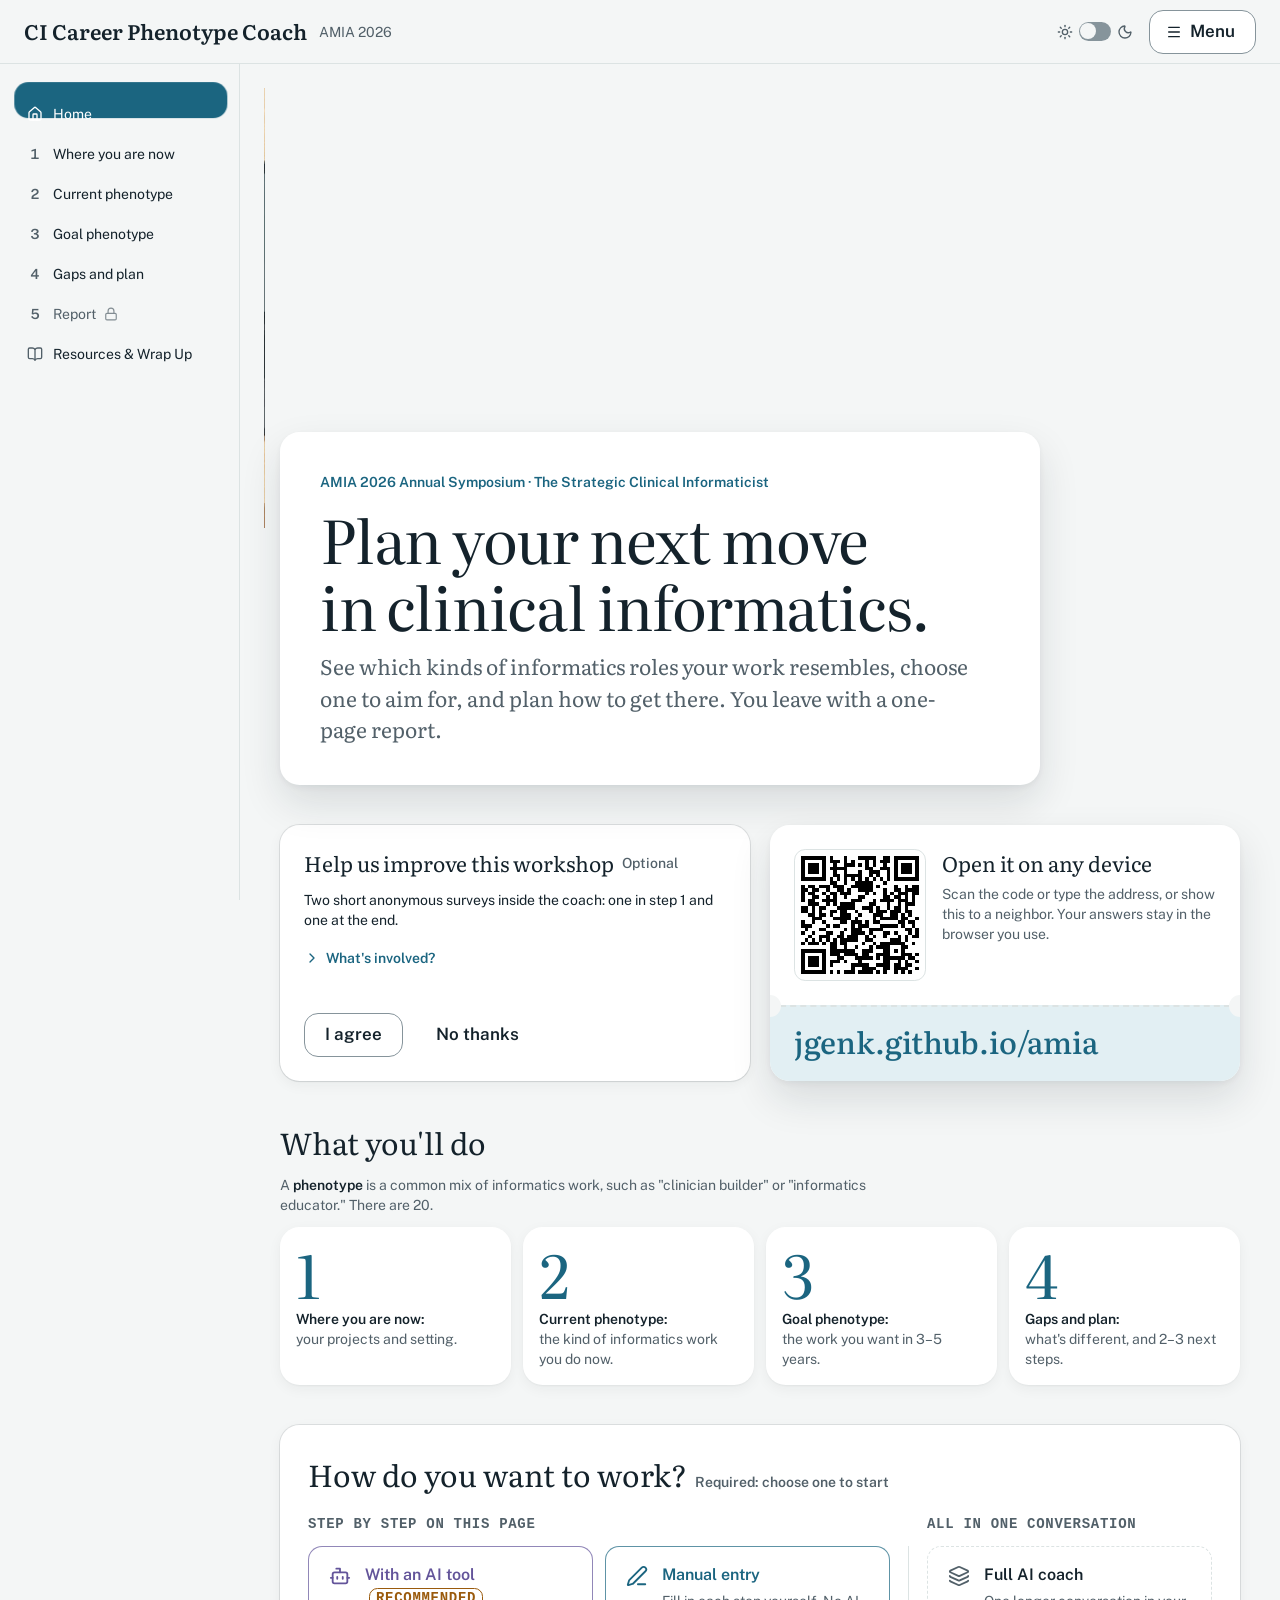
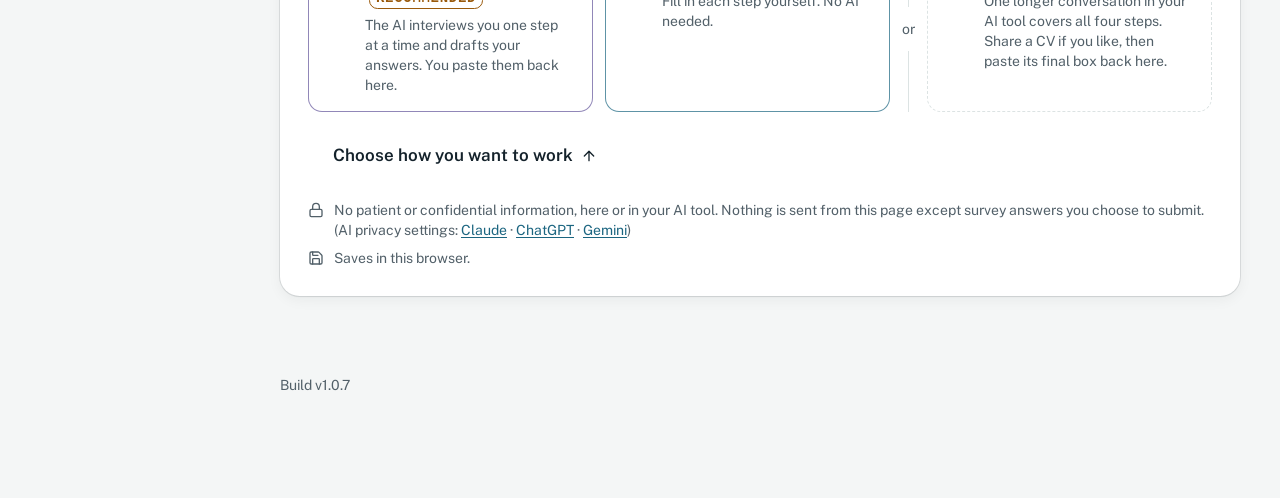
==== amia-2026/index.html @ c9c23105 "publish v1 build v1.0.7: v1.0.7: step 3 'What matters to you' carried to step 4 and the report; 'Whe" ====
<!doctype html>
<html lang="en">
  <head>
    <meta charset="UTF-8" />
    <meta name="viewport" content="width=device-width, initial-scale=1.0" />
    <title>CI Career Phenotype Coach</title>
    <script>
      /* Light or dark before first paint: the Menu's pick, else the system (same rule as src/lib/theme.ts). */
      try {
        var t = localStorage.getItem("ciPhenotypeCoach.theme")
        if (t === "dark" || (t !== "light" && matchMedia("(prefers-color-scheme: dark)").matches)) document.documentElement.classList.add("dark")
      } catch (e) {
        if (matchMedia("(prefers-color-scheme: dark)").matches) document.documentElement.classList.add("dark")
      }
    </script>
    <script type="module" crossorigin src="../assets/index-CwafTaG8.js"></script>
    <link rel="stylesheet" crossorigin href="../assets/index-T8r6HC7o.css">
  </head>
  <body>
    <div id="root"></div>
  </body>
</html>
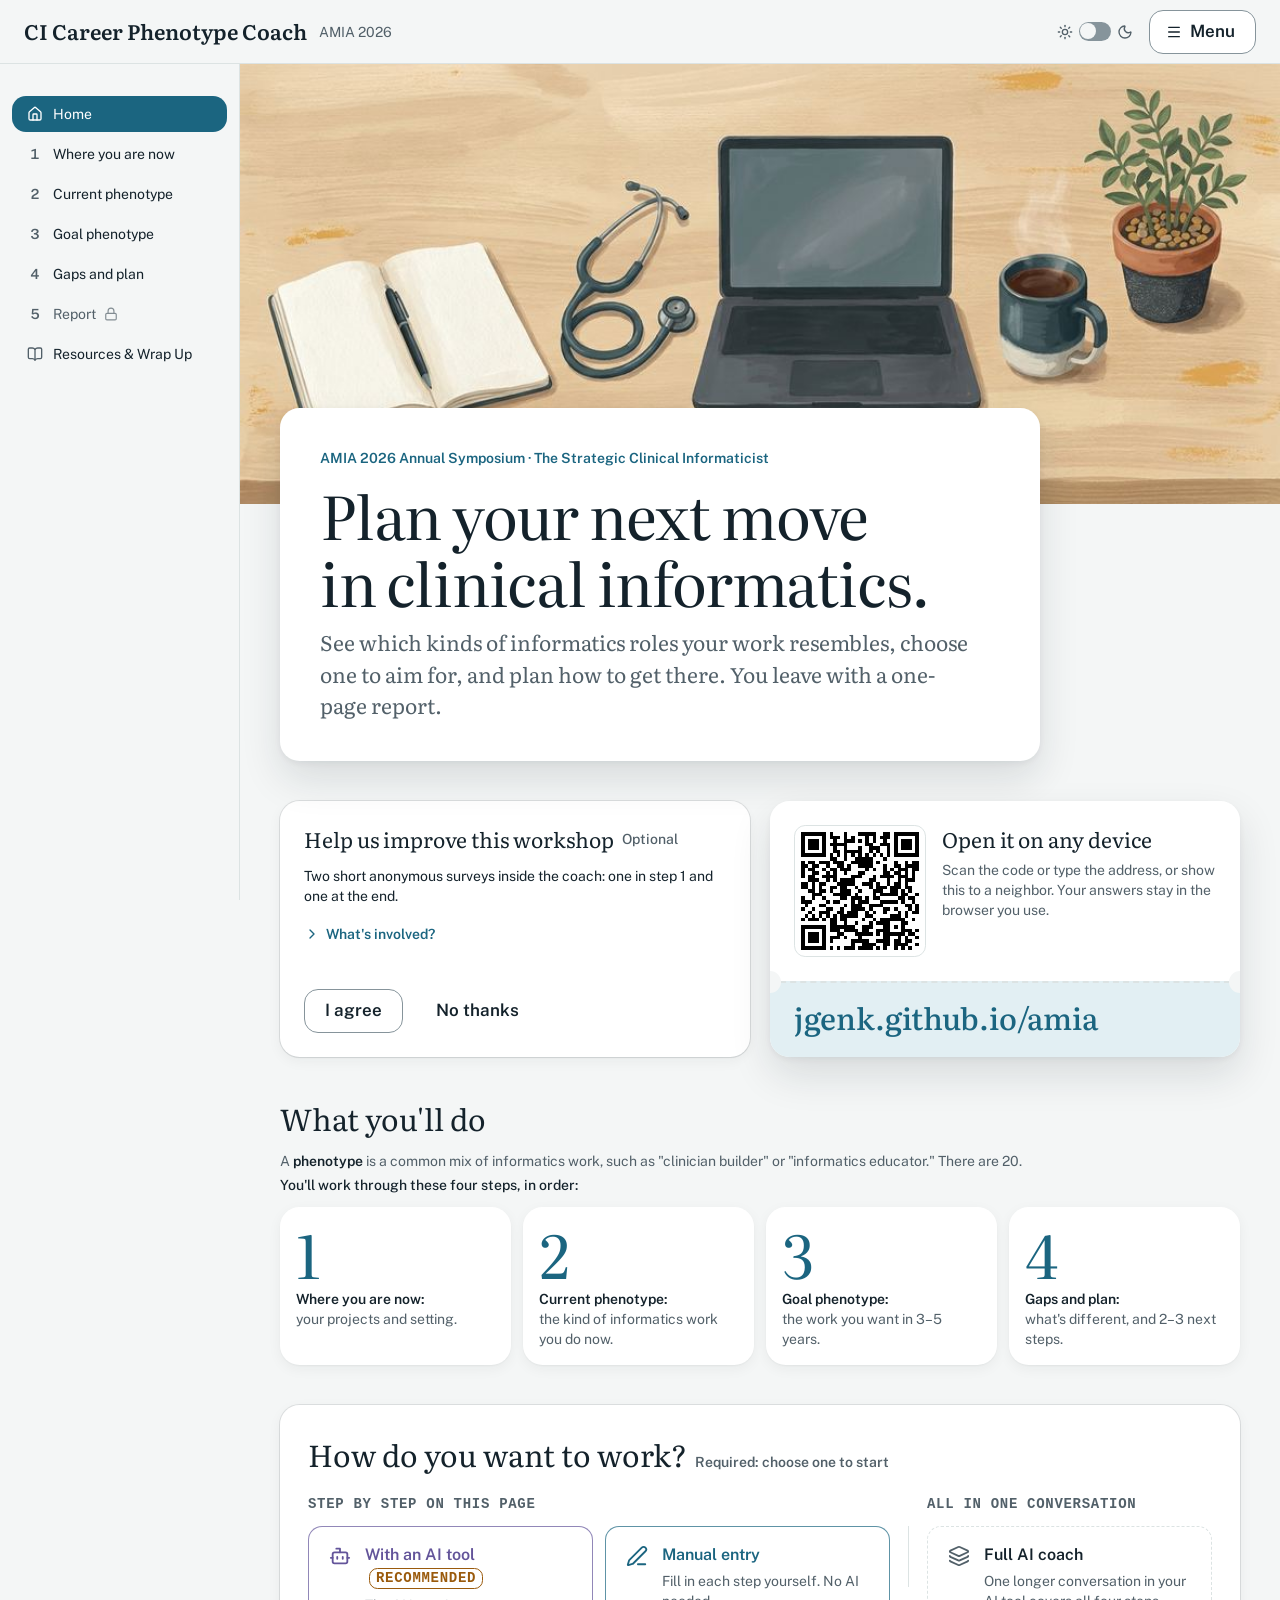
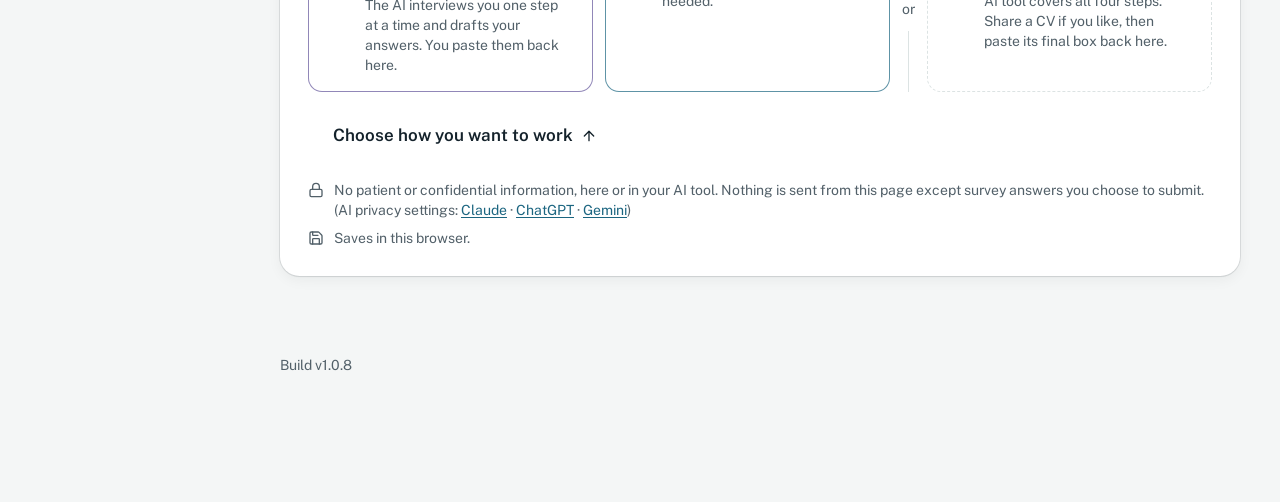
==== commit 318f4e10: "publish v1 build v1.0.8: v1.0.8: Bethel's feedback - 'What you'll do' lead-in and wrap fix; survey q" ====
--- a/amia-2026/index.html
+++ b/amia-2026/index.html
@@ -13,8 +13,8 @@
         if (matchMedia("(prefers-color-scheme: dark)").matches) document.documentElement.classList.add("dark")
       }
     </script>
-    <script type="module" crossorigin src="../assets/index-CwafTaG8.js"></script>
-    <link rel="stylesheet" crossorigin href="../assets/index-T8r6HC7o.css">
+    <script type="module" crossorigin src="../assets/index-1536cFYd.js"></script>
+    <link rel="stylesheet" crossorigin href="../assets/index-BBtqSffp.css">
   </head>
   <body>
     <div id="root"></div>
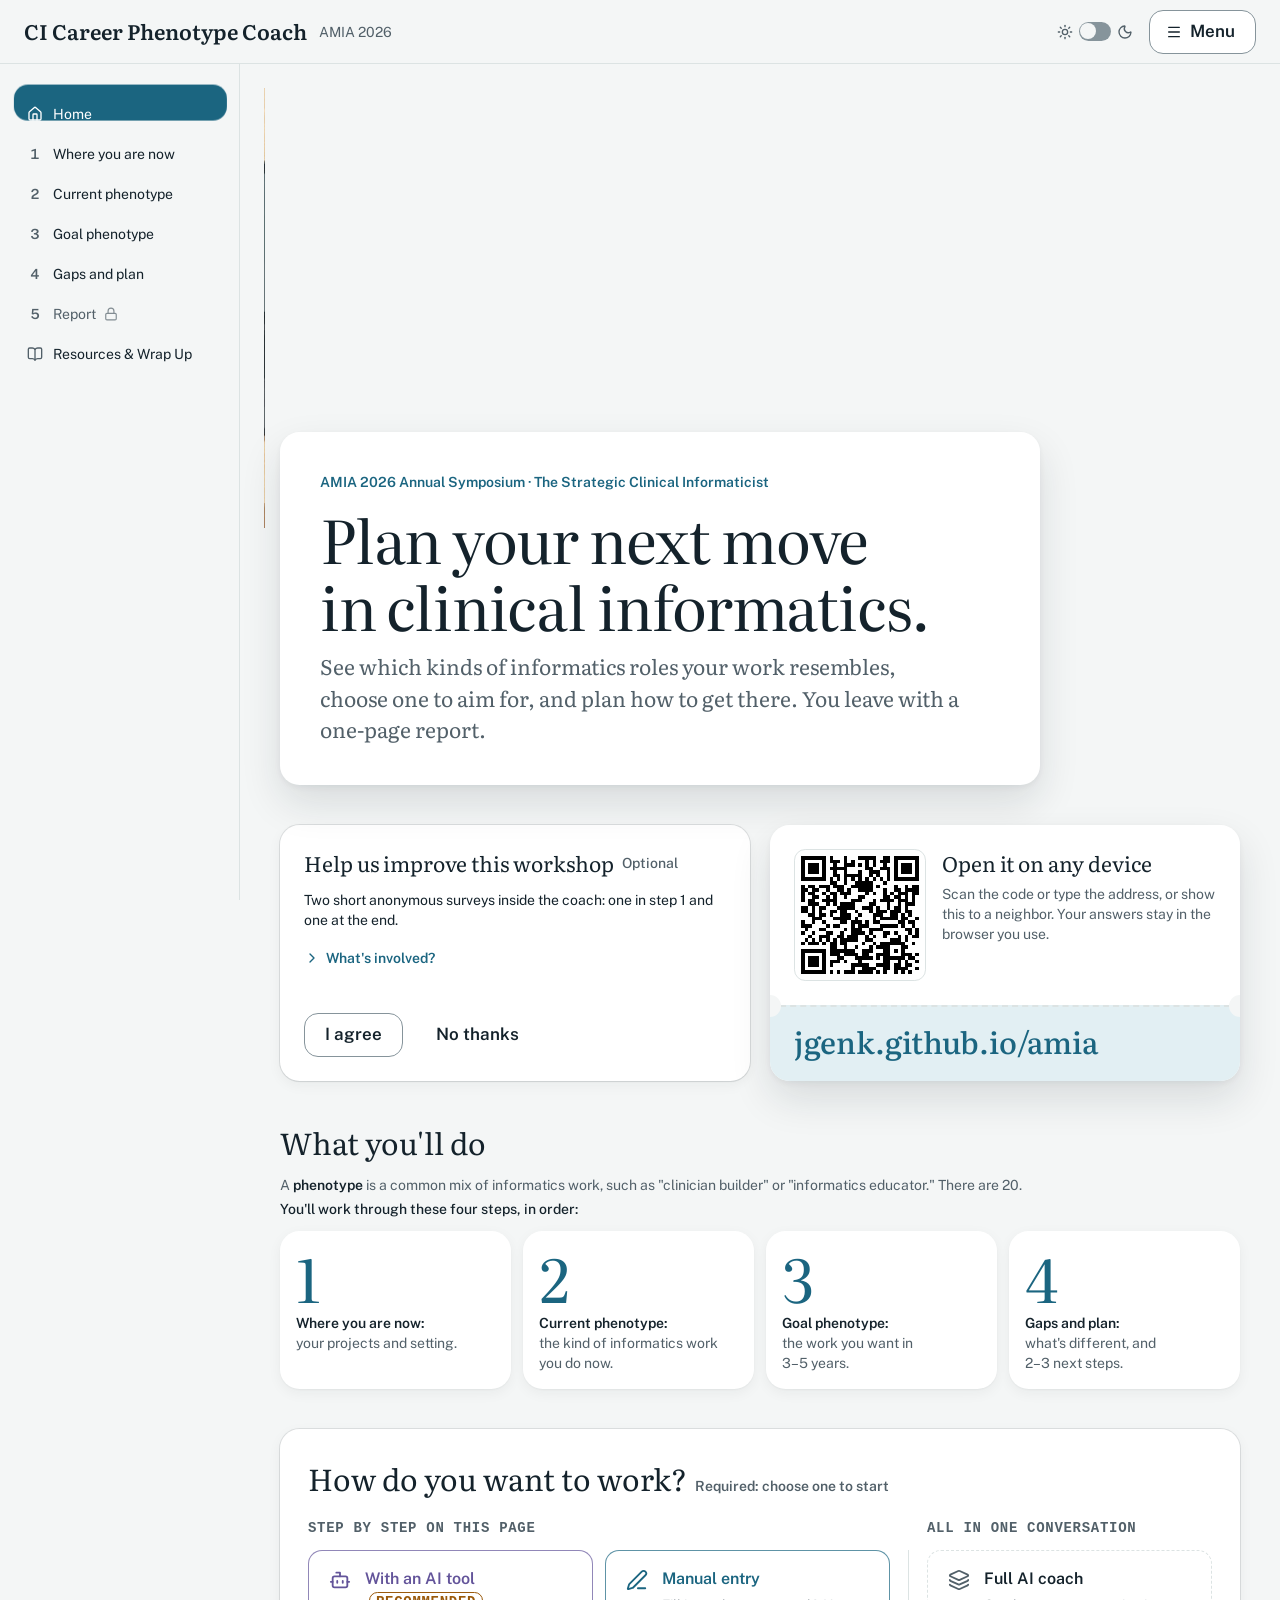
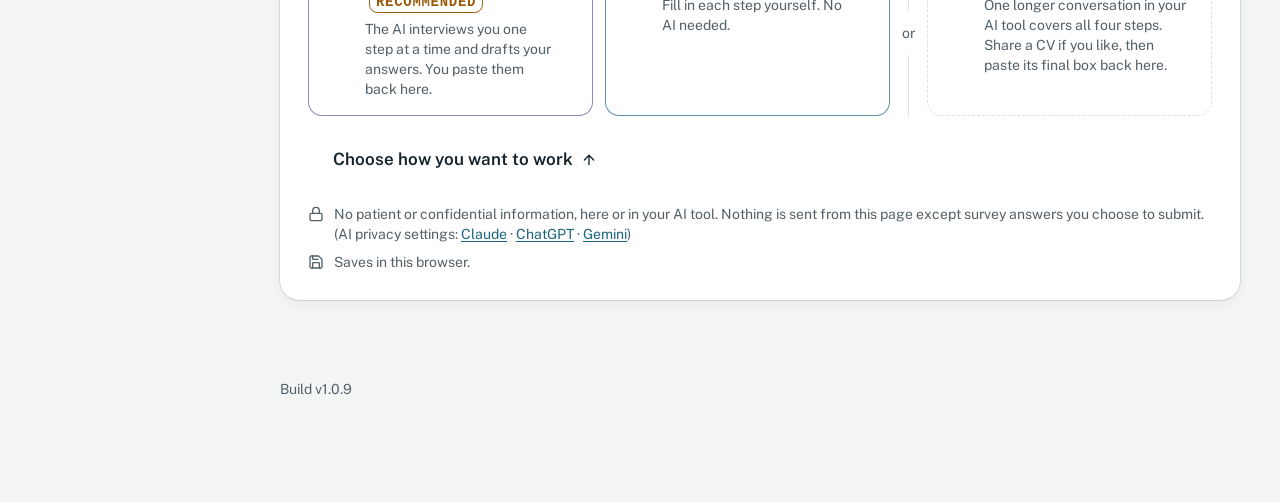
==== commit 20305d15: "publish v1 build v1.0.9: v1.0.9: line-break review - balanced wrapping app-wide, one reading width, " ====
--- a/amia-2026/index.html
+++ b/amia-2026/index.html
@@ -13,8 +13,8 @@
         if (matchMedia("(prefers-color-scheme: dark)").matches) document.documentElement.classList.add("dark")
       }
     </script>
-    <script type="module" crossorigin src="../assets/index-1536cFYd.js"></script>
-    <link rel="stylesheet" crossorigin href="../assets/index-BBtqSffp.css">
+    <script type="module" crossorigin src="../assets/index-C38P5gLL.js"></script>
+    <link rel="stylesheet" crossorigin href="../assets/index-BpJNVlzR.css">
   </head>
   <body>
     <div id="root"></div>
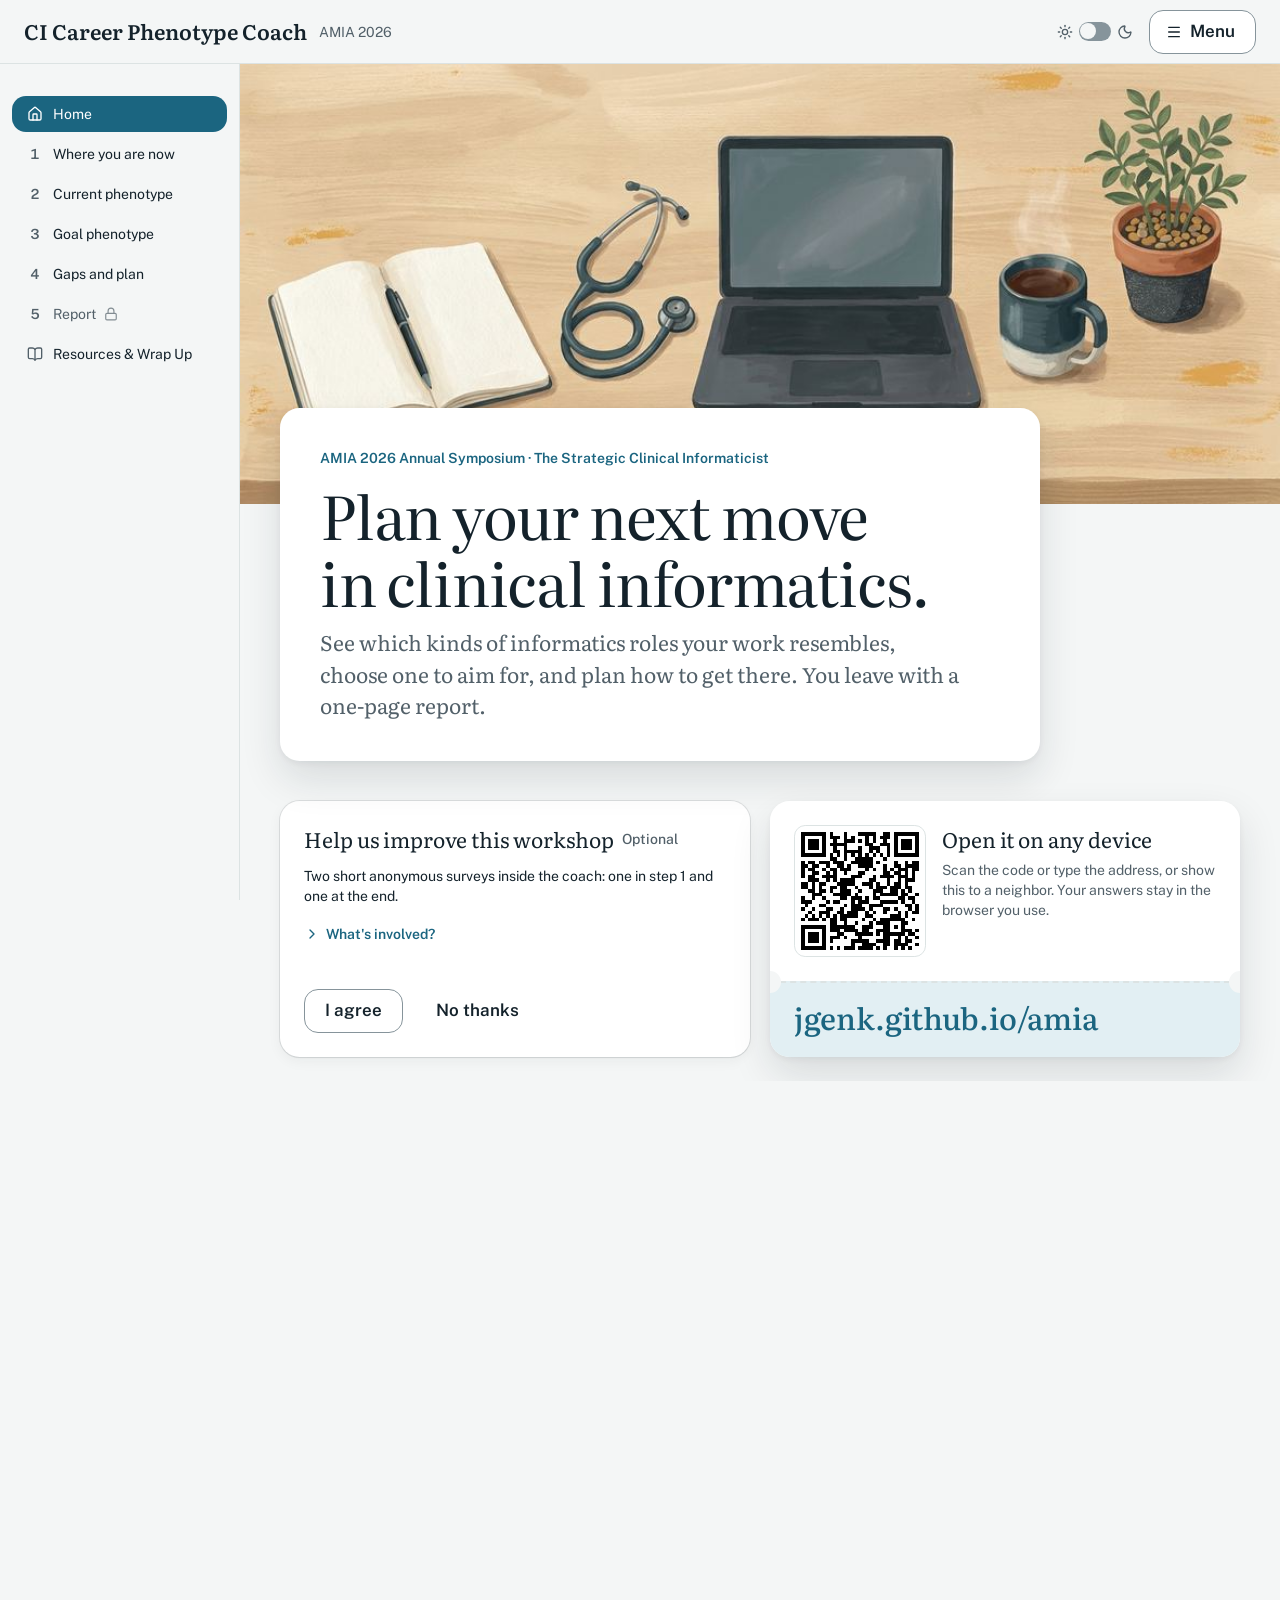
==== commit 3c4b62c3: "publish v1 build v1.0.10: v1.0.10: open a saved file up to a chosen step (teaching) Co-Authored-By: " ====
--- a/amia-2026/index.html
+++ b/amia-2026/index.html
@@ -13,8 +13,8 @@
         if (matchMedia("(prefers-color-scheme: dark)").matches) document.documentElement.classList.add("dark")
       }
     </script>
-    <script type="module" crossorigin src="../assets/index-C38P5gLL.js"></script>
-    <link rel="stylesheet" crossorigin href="../assets/index-BpJNVlzR.css">
+    <script type="module" crossorigin src="../assets/index-Bd9rKrWn.js"></script>
+    <link rel="stylesheet" crossorigin href="../assets/index-0COLhRZX.css">
   </head>
   <body>
     <div id="root"></div>
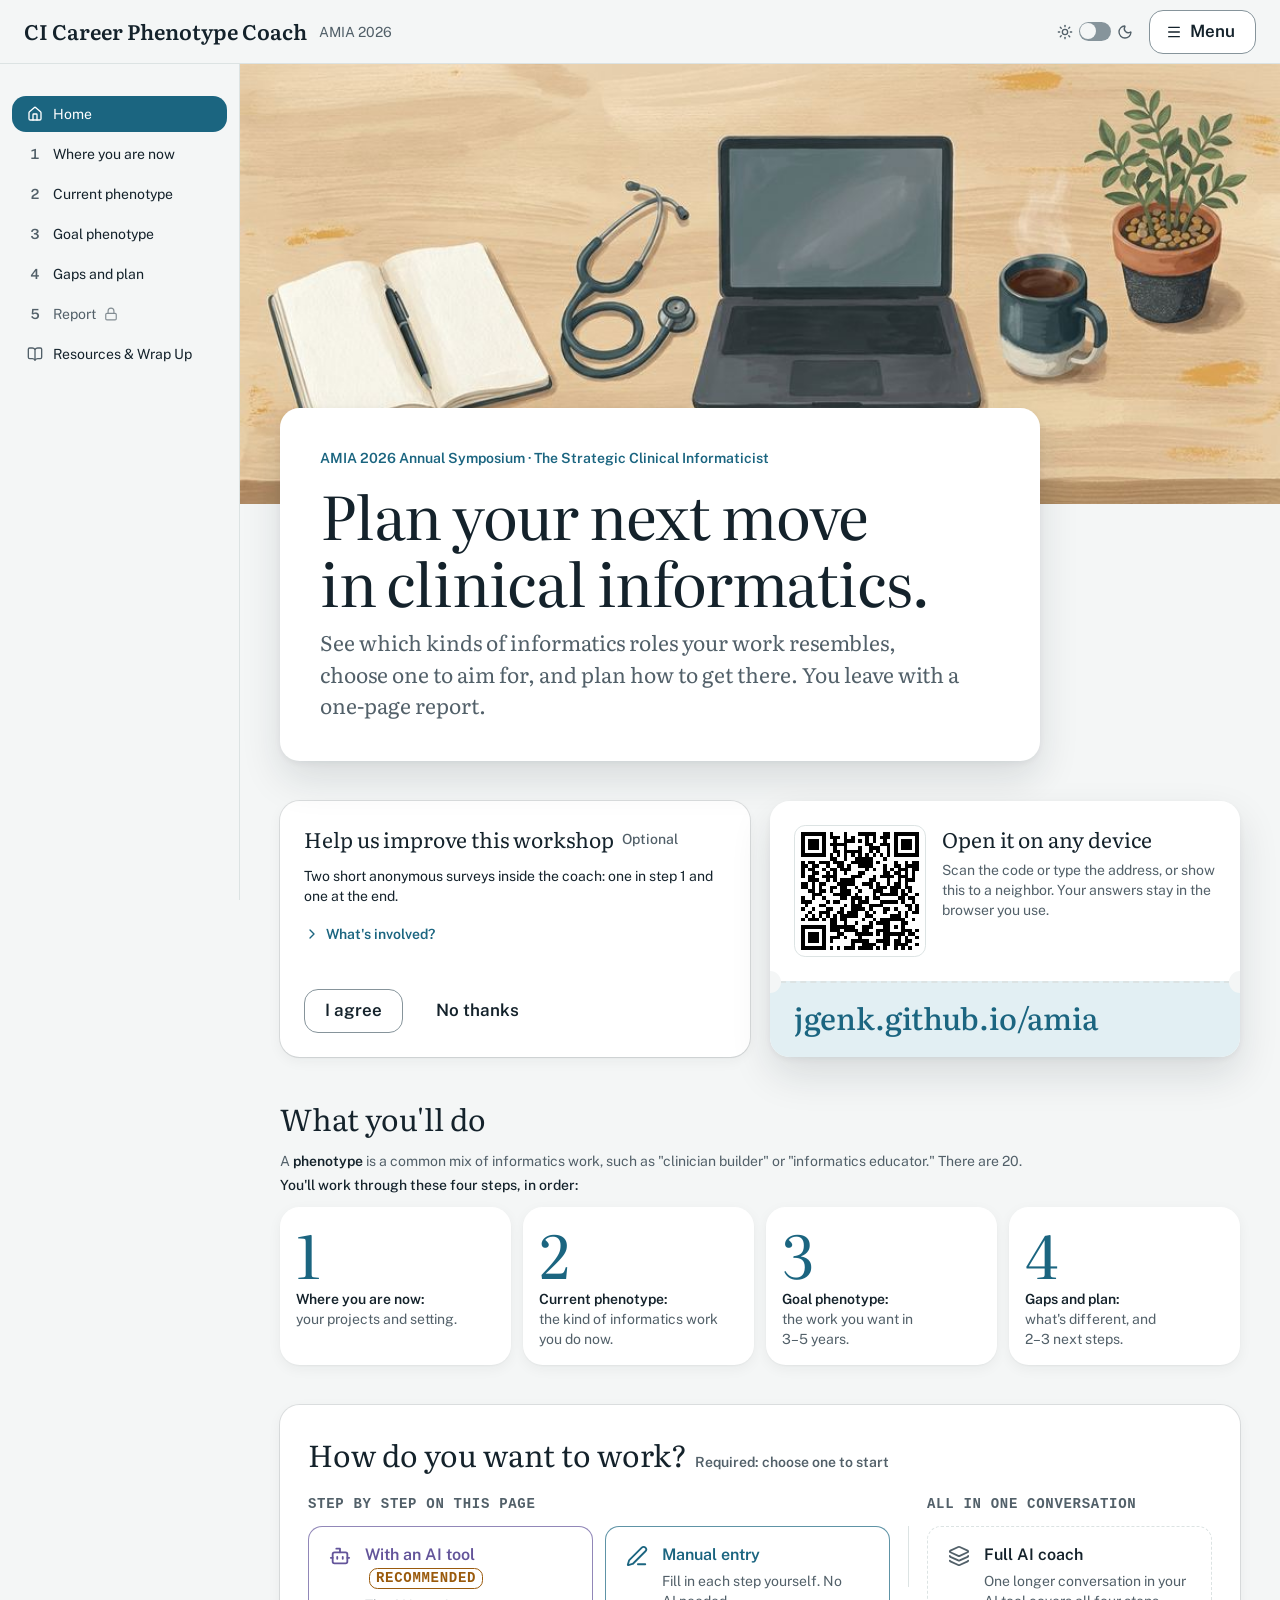
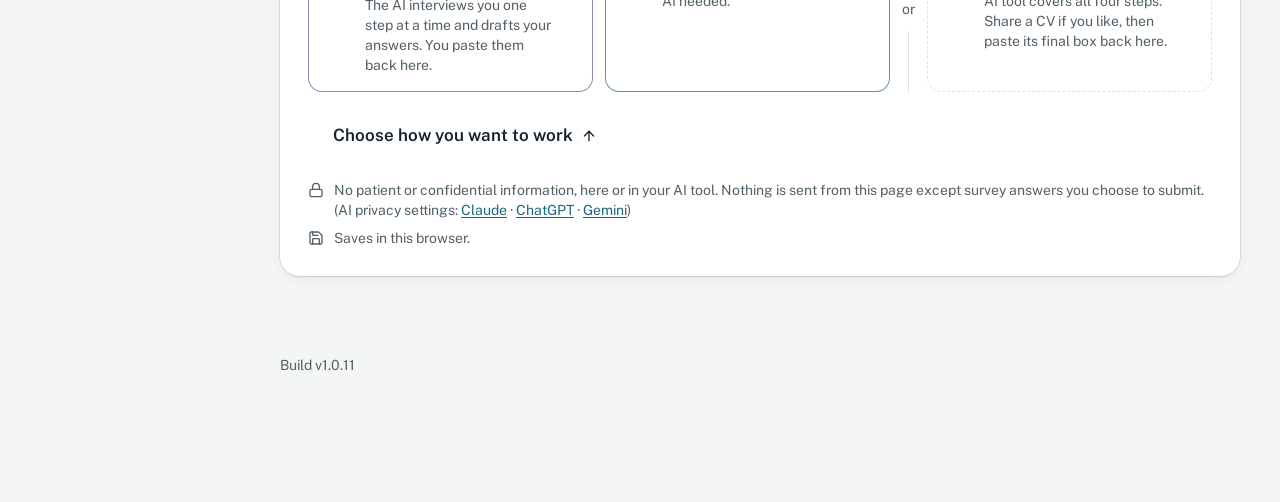
==== commit 1256ddfa: "publish v1 build v1.0.11: v1.0.11: 'Import everything' option; Menu icon centered on phones Co-Autho" ====
--- a/amia-2026/index.html
+++ b/amia-2026/index.html
@@ -13,8 +13,8 @@
         if (matchMedia("(prefers-color-scheme: dark)").matches) document.documentElement.classList.add("dark")
       }
     </script>
-    <script type="module" crossorigin src="../assets/index-Bd9rKrWn.js"></script>
-    <link rel="stylesheet" crossorigin href="../assets/index-0COLhRZX.css">
+    <script type="module" crossorigin src="../assets/index-DJgm6pIT.js"></script>
+    <link rel="stylesheet" crossorigin href="../assets/index-C69W_cqr.css">
   </head>
   <body>
     <div id="root"></div>
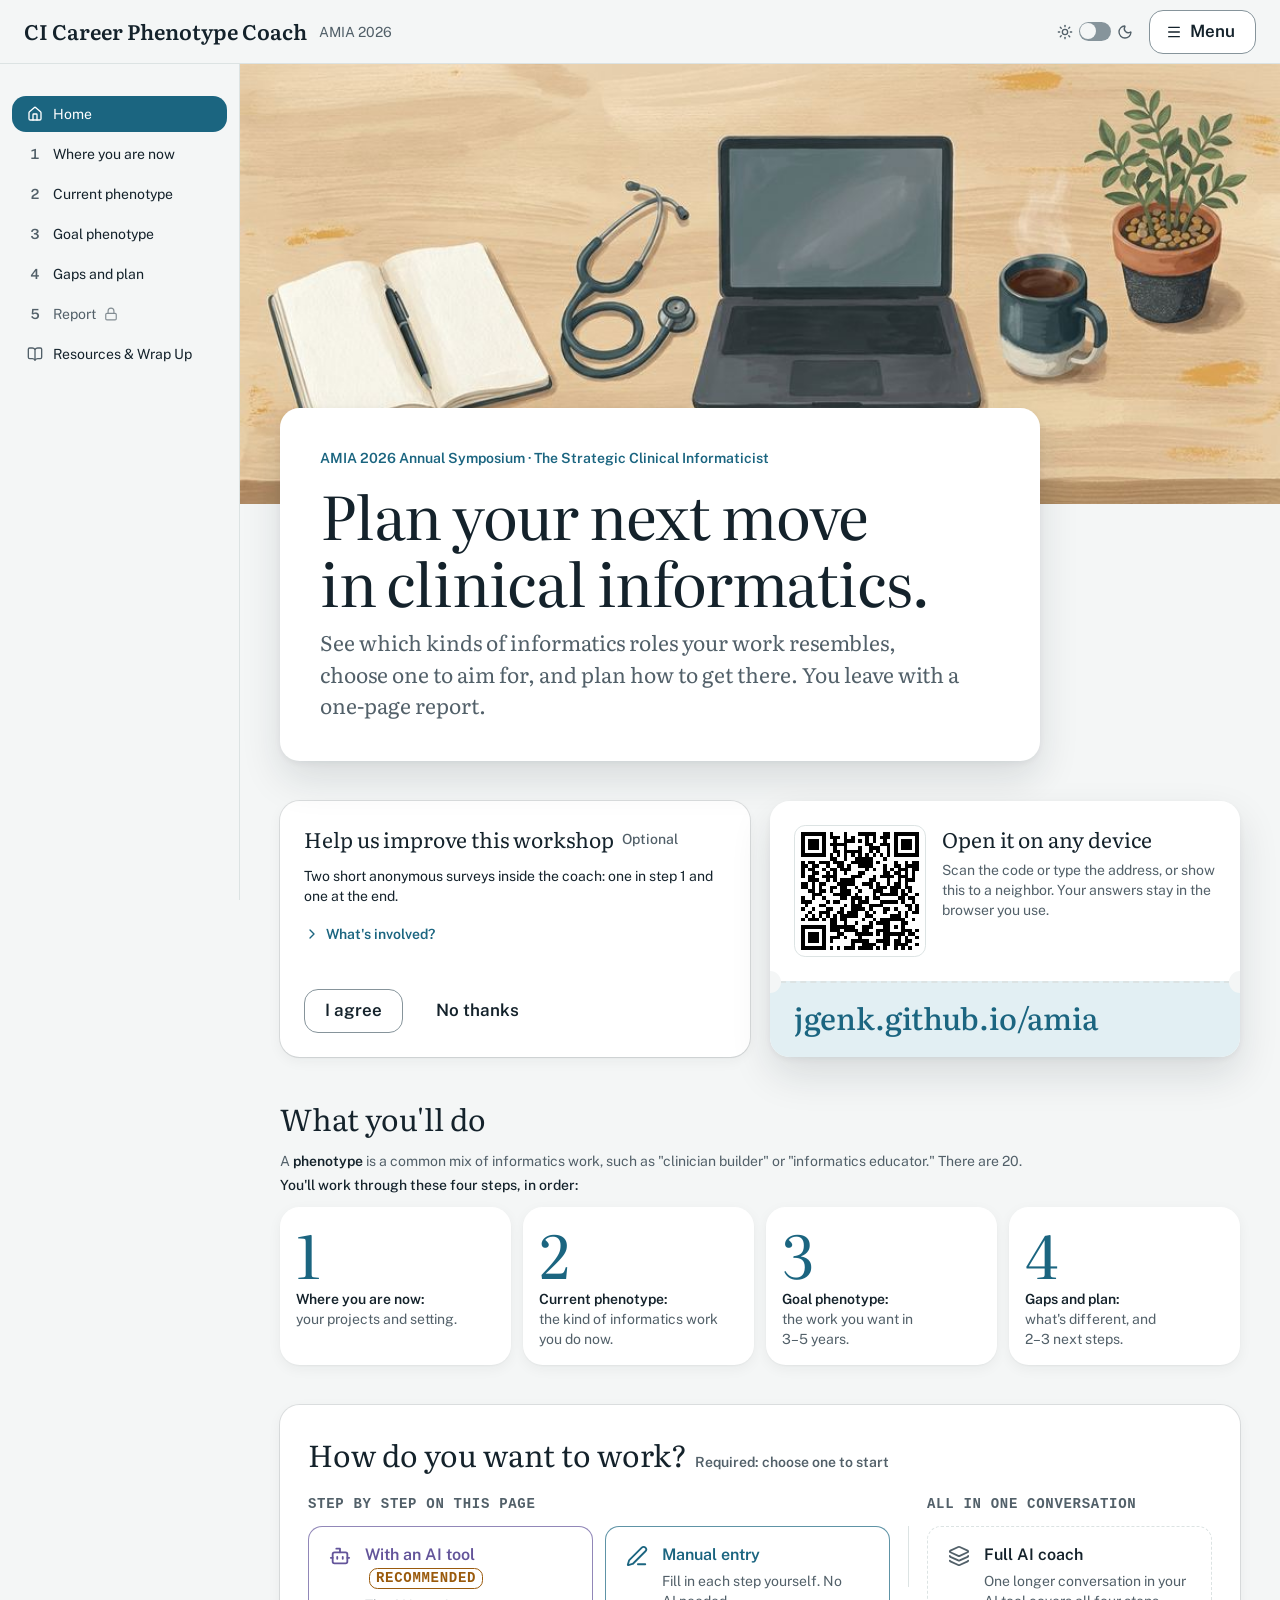
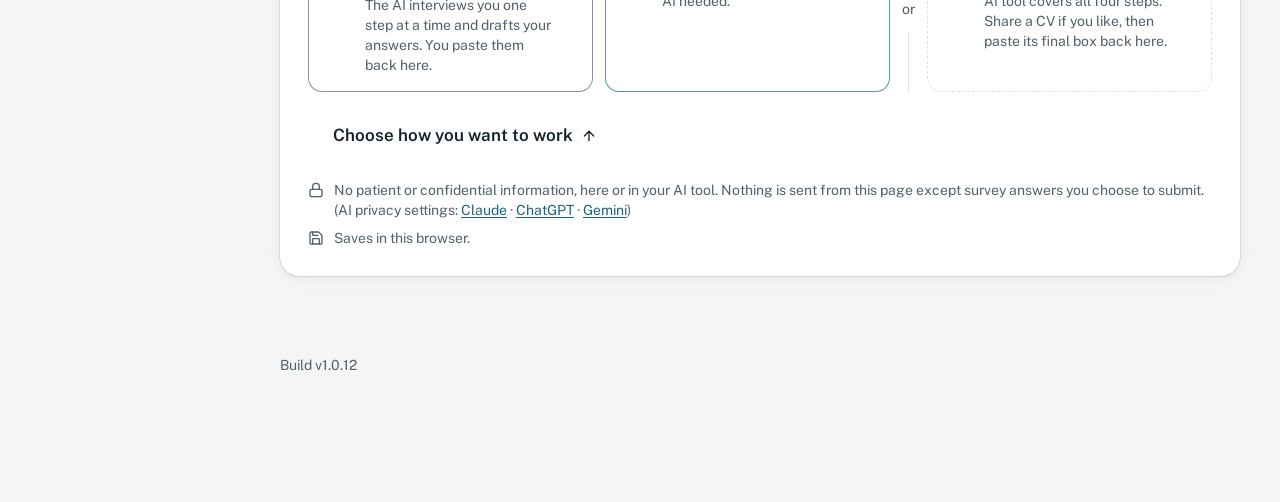
==== commit 3908d0b5: "publish v1 build v1.0.12: v1.0.12: How matching works fold on Resources, refs 14-17 Co-Authored-By: " ====
--- a/amia-2026/index.html
+++ b/amia-2026/index.html
@@ -13,7 +13,7 @@
         if (matchMedia("(prefers-color-scheme: dark)").matches) document.documentElement.classList.add("dark")
       }
     </script>
-    <script type="module" crossorigin src="../assets/index-DJgm6pIT.js"></script>
+    <script type="module" crossorigin src="../assets/index-CzGi4rWM.js"></script>
     <link rel="stylesheet" crossorigin href="../assets/index-C69W_cqr.css">
   </head>
   <body>
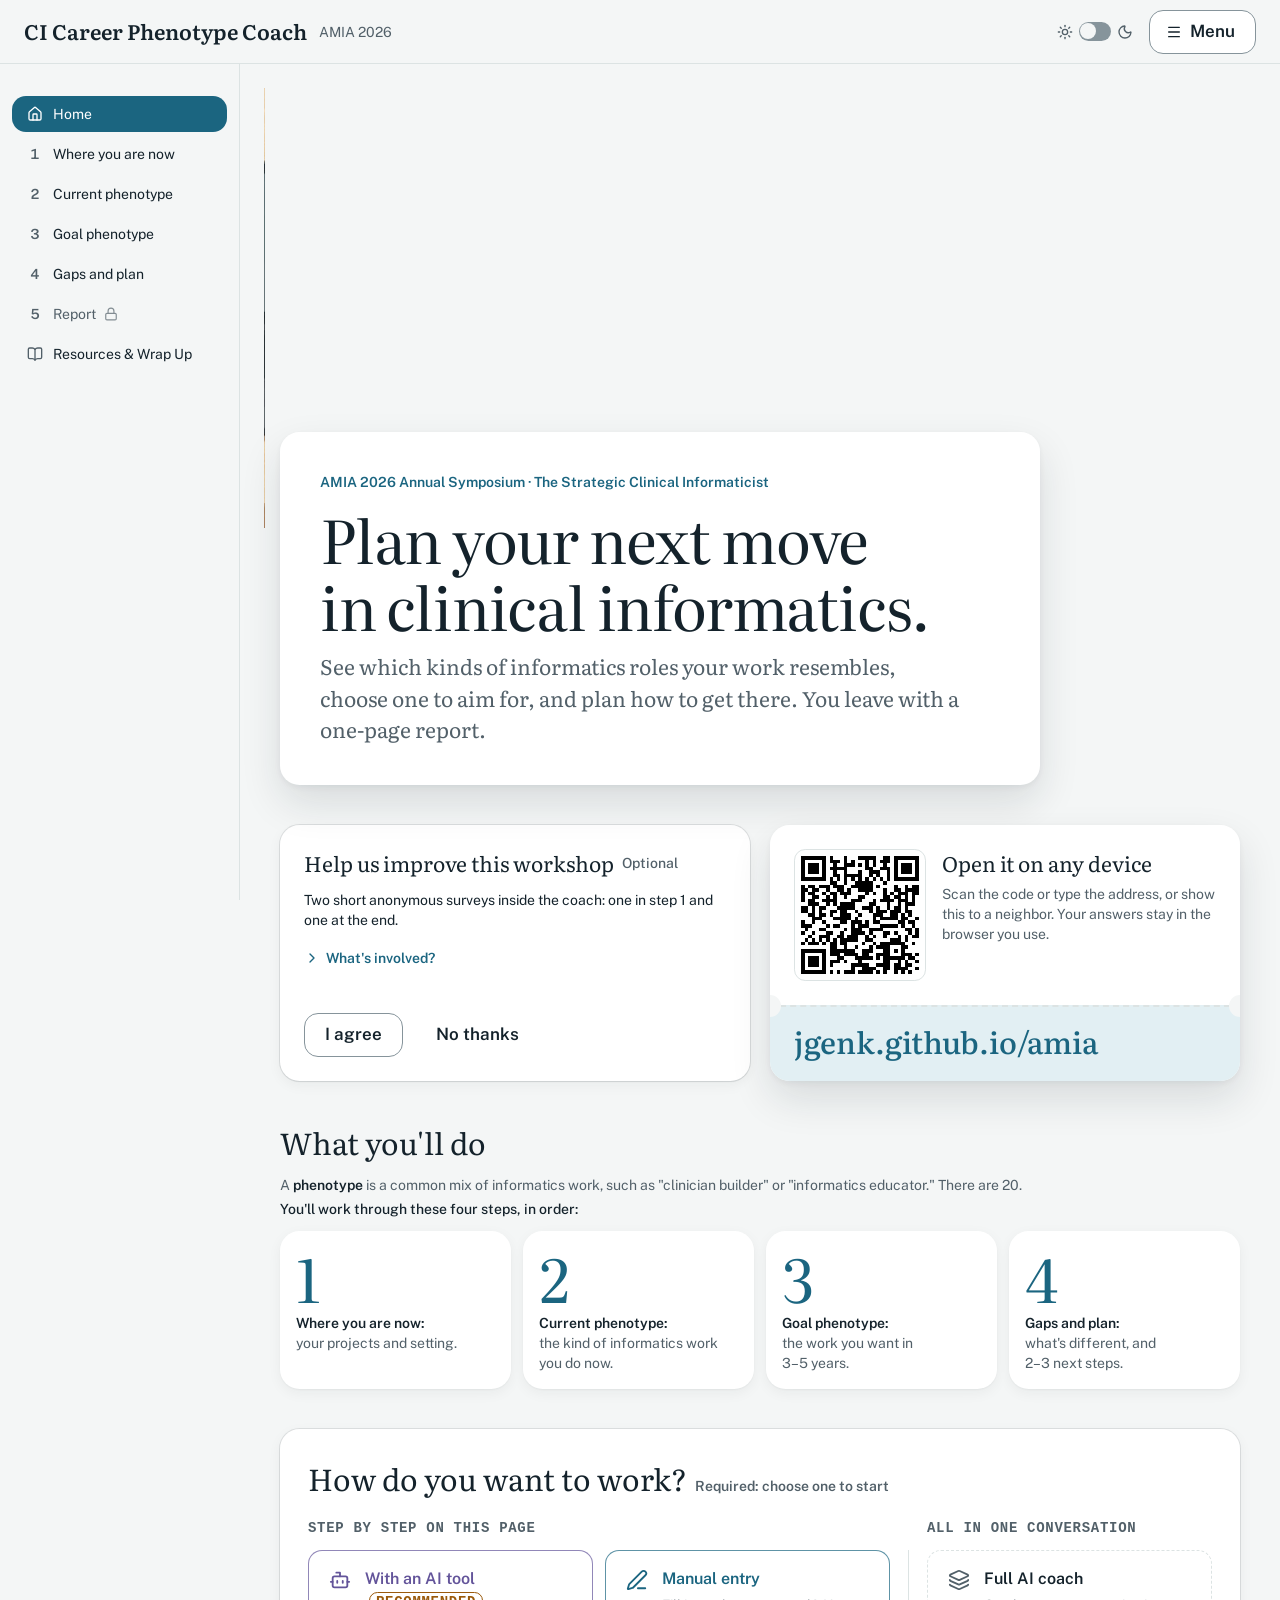
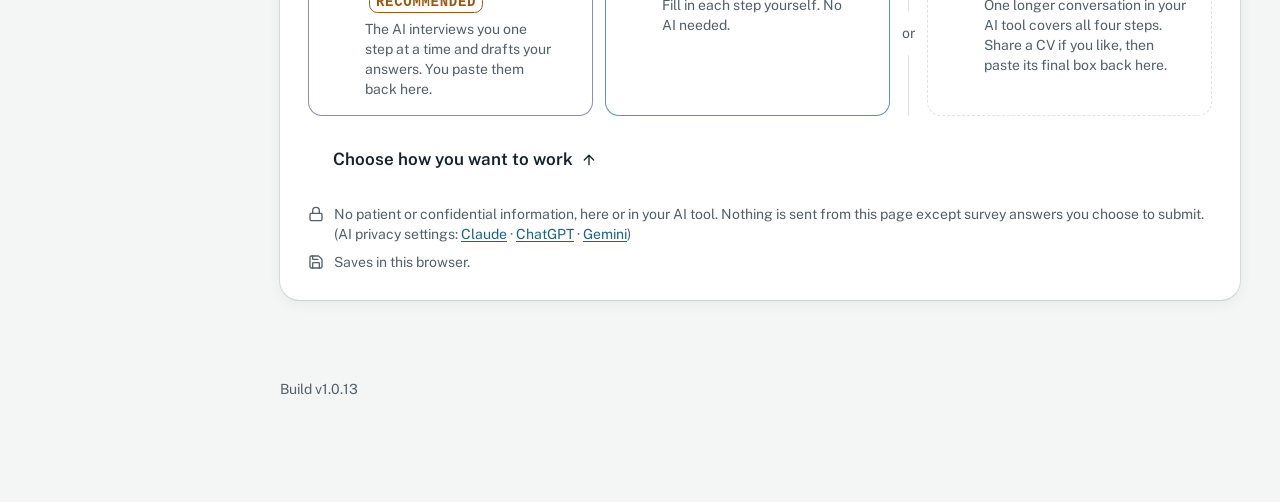
==== commit 9dcb41c5: "publish v1 build v1.0.13: v1.0.13: fold headings align on phones Co-Authored-By: Claude Opus 5.5 <no" ====
--- a/amia-2026/index.html
+++ b/amia-2026/index.html
@@ -13,8 +13,8 @@
         if (matchMedia("(prefers-color-scheme: dark)").matches) document.documentElement.classList.add("dark")
       }
     </script>
-    <script type="module" crossorigin src="../assets/index-CzGi4rWM.js"></script>
-    <link rel="stylesheet" crossorigin href="../assets/index-C69W_cqr.css">
+    <script type="module" crossorigin src="../assets/index-CZr_5KMZ.js"></script>
+    <link rel="stylesheet" crossorigin href="../assets/index-x-ZU_5Bj.css">
   </head>
   <body>
     <div id="root"></div>
